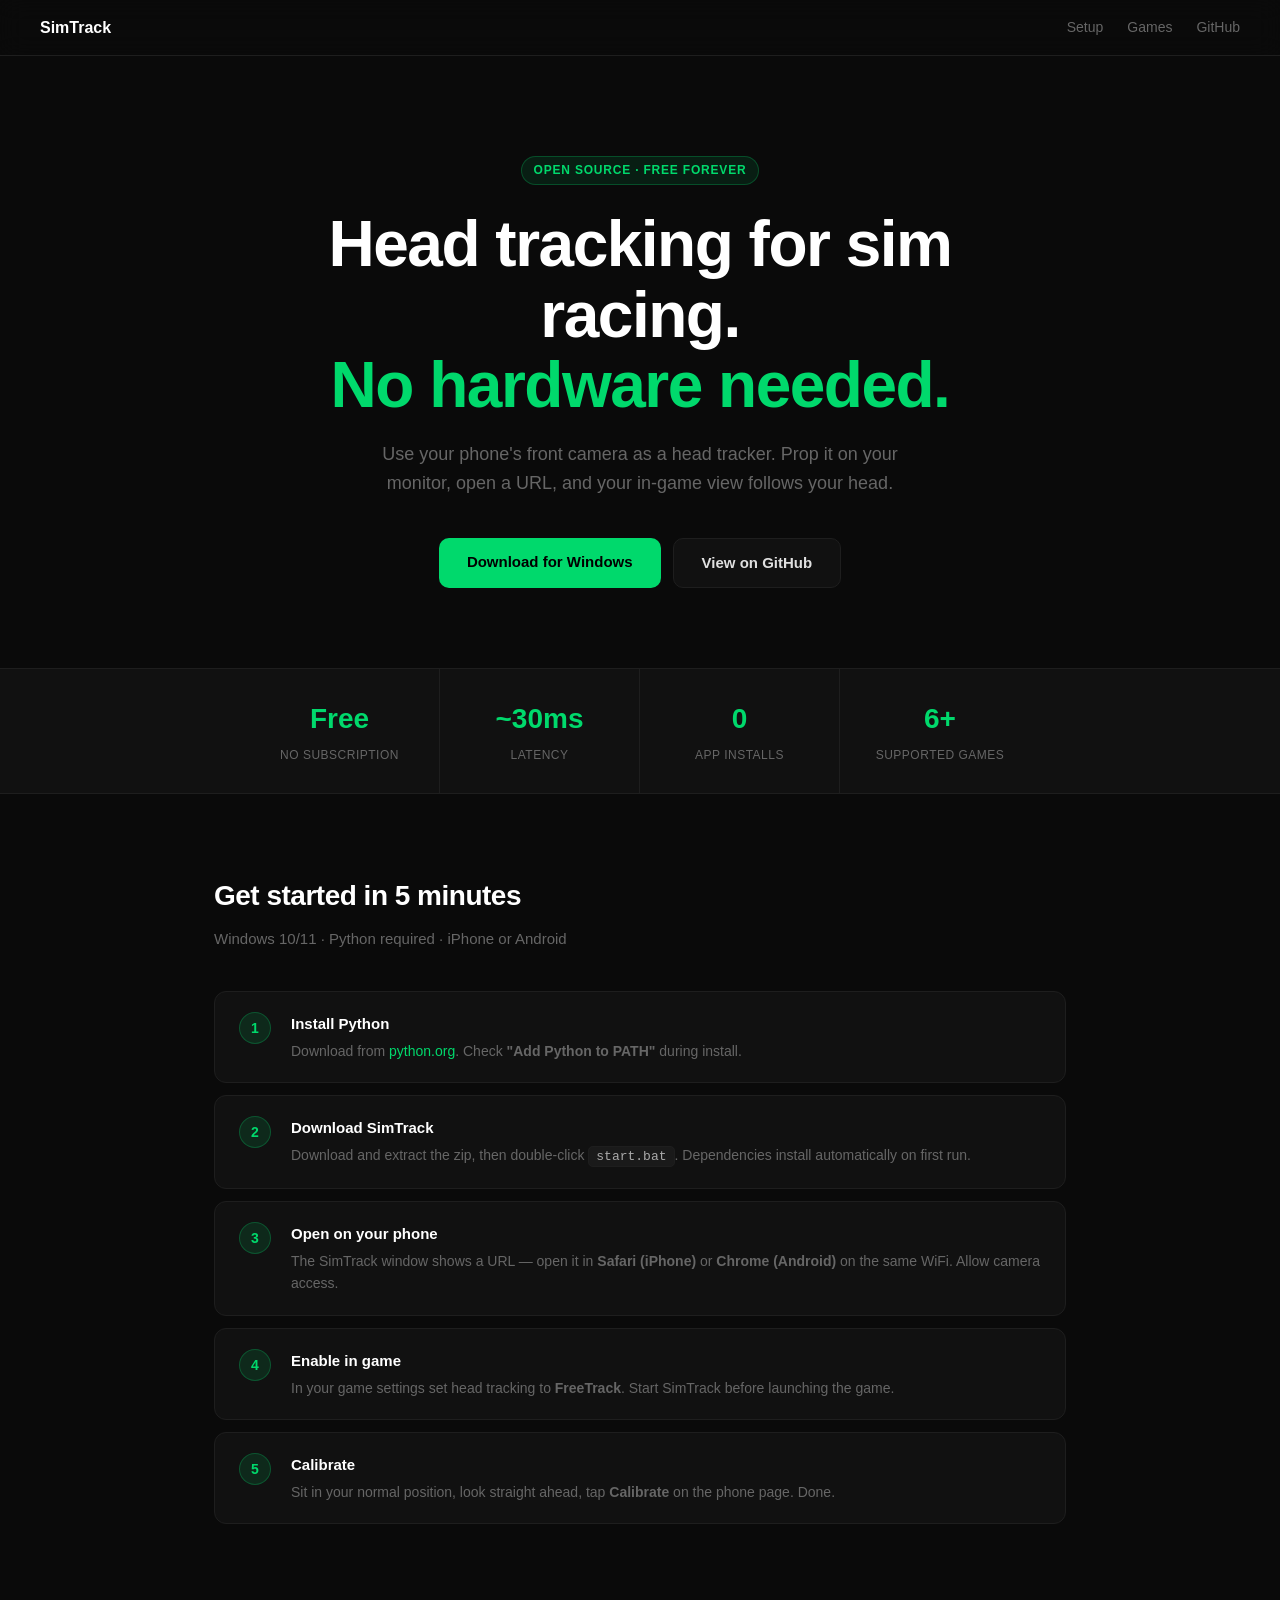
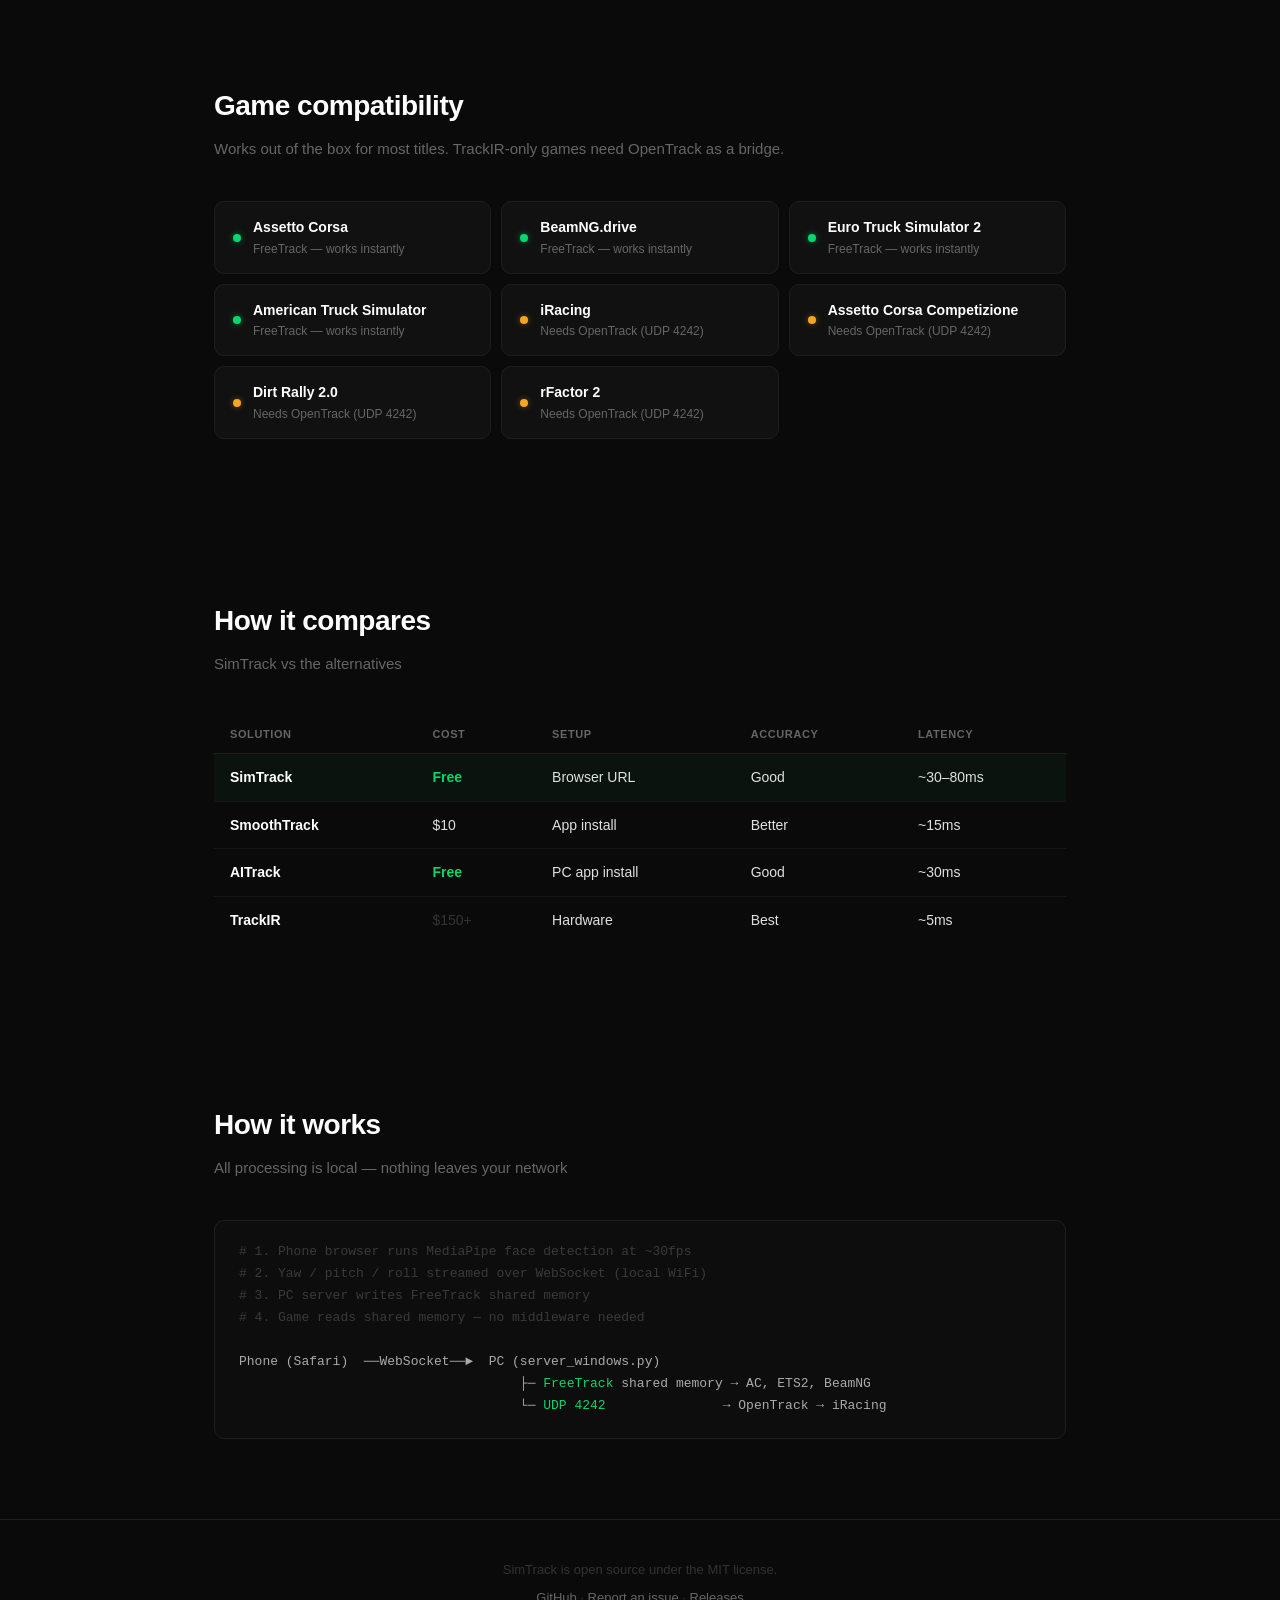
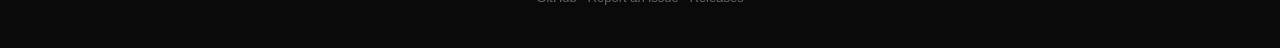
==== docs/index.html @ e8c97c45 "Initial release — v0.1.0" ====
<!DOCTYPE html>
<html lang="en">
<head>
  <meta charset="UTF-8">
  <meta name="viewport" content="width=device-width, initial-scale=1.0">
  <title>SimTrack — Free head tracking for sim racing</title>
  <meta name="description" content="Turn your phone into a head tracker for sim racing. Free, no app needed, works with Assetto Corsa, ETS2, BeamNG and more.">
  <style>
    *, *::before, *::after { box-sizing: border-box; margin: 0; padding: 0; }

    :root {
      --bg:     #0a0a0a;
      --bg2:    #111111;
      --border: #1e1e1e;
      --green:  #00d96c;
      --amber:  #f5a623;
      --text:   #e0e0e0;
      --dim:    #666;
      --dimmer: #333;
    }

    html { scroll-behavior: smooth; }

    body {
      background: var(--bg);
      color: var(--text);
      font-family: -apple-system, BlinkMacSystemFont, 'Segoe UI', sans-serif;
      line-height: 1.6;
    }

    a { color: var(--green); text-decoration: none; }
    a:hover { text-decoration: underline; }

    /* ── Nav ── */
    nav {
      position: sticky; top: 0;
      background: rgba(10,10,10,0.9);
      backdrop-filter: blur(12px);
      border-bottom: 1px solid var(--border);
      padding: 0 40px;
      display: flex; align-items: center; justify-content: space-between;
      height: 56px;
      z-index: 100;
    }
    .nav-logo { font-weight: 700; font-size: 16px; color: #fff; }
    .nav-links { display: flex; gap: 24px; }
    .nav-links a { color: var(--dim); font-size: 14px; }
    .nav-links a:hover { color: var(--text); text-decoration: none; }

    /* ── Hero ── */
    .hero {
      text-align: center;
      padding: 100px 24px 80px;
      max-width: 720px;
      margin: 0 auto;
    }
    .badge {
      display: inline-block;
      background: rgba(0,217,108,0.1);
      border: 1px solid rgba(0,217,108,0.25);
      color: var(--green);
      font-size: 12px;
      font-weight: 600;
      letter-spacing: 0.8px;
      text-transform: uppercase;
      padding: 4px 12px;
      border-radius: 20px;
      margin-bottom: 24px;
    }
    h1 {
      font-size: clamp(36px, 6vw, 64px);
      font-weight: 800;
      letter-spacing: -1.5px;
      line-height: 1.1;
      color: #fff;
      margin-bottom: 20px;
    }
    h1 span { color: var(--green); }
    .hero-sub {
      font-size: 18px;
      color: var(--dim);
      max-width: 520px;
      margin: 0 auto 40px;
    }
    .cta-row { display: flex; gap: 12px; justify-content: center; flex-wrap: wrap; }
    .btn-primary {
      background: var(--green);
      color: #000;
      font-weight: 700;
      font-size: 15px;
      padding: 12px 28px;
      border-radius: 10px;
      transition: opacity 0.15s;
    }
    .btn-primary:hover { opacity: 0.85; text-decoration: none; }
    .btn-secondary {
      background: var(--bg2);
      color: var(--text);
      font-weight: 600;
      font-size: 15px;
      padding: 12px 28px;
      border-radius: 10px;
      border: 1px solid var(--border);
      transition: border-color 0.15s;
    }
    .btn-secondary:hover { border-color: #444; text-decoration: none; }

    /* ── Stat bar ── */
    .stats {
      display: flex;
      justify-content: center;
      gap: 0;
      border-top: 1px solid var(--border);
      border-bottom: 1px solid var(--border);
      background: var(--bg2);
    }
    .stat {
      flex: 1;
      max-width: 200px;
      text-align: center;
      padding: 28px 16px;
      border-right: 1px solid var(--border);
    }
    .stat:last-child { border-right: none; }
    .stat .num { font-size: 28px; font-weight: 800; color: var(--green); }
    .stat .lbl { font-size: 12px; color: var(--dim); margin-top: 4px; text-transform: uppercase; letter-spacing: 0.5px; }

    /* ── Sections ── */
    section { padding: 80px 24px; max-width: 900px; margin: 0 auto; }
    h2 { font-size: 28px; font-weight: 700; color: #fff; margin-bottom: 8px; letter-spacing: -0.5px; }
    .section-sub { color: var(--dim); font-size: 15px; margin-bottom: 40px; }

    /* ── Steps ── */
    .steps { display: flex; flex-direction: column; gap: 12px; }
    .step {
      display: flex; gap: 20px; align-items: flex-start;
      background: var(--bg2);
      border: 1px solid var(--border);
      border-radius: 12px;
      padding: 20px 24px;
    }
    .step-num {
      width: 32px; height: 32px; flex-shrink: 0;
      border-radius: 50%;
      background: rgba(0,217,108,0.12);
      border: 1px solid rgba(0,217,108,0.25);
      color: var(--green);
      font-weight: 700; font-size: 14px;
      display: flex; align-items: center; justify-content: center;
    }
    .step-body h3 { font-size: 15px; font-weight: 600; color: #fff; margin-bottom: 4px; }
    .step-body p  { font-size: 14px; color: var(--dim); }
    .step-body code {
      background: #1a1a1a;
      border: 1px solid var(--border);
      border-radius: 5px;
      padding: 2px 7px;
      font-size: 13px;
      color: #aaa;
      font-family: 'Consolas', monospace;
    }

    /* ── Comparison table ── */
    .table-wrap { overflow-x: auto; }
    table {
      width: 100%;
      border-collapse: collapse;
      font-size: 14px;
    }
    th {
      text-align: left;
      padding: 10px 16px;
      color: var(--dim);
      font-size: 11px;
      text-transform: uppercase;
      letter-spacing: 0.6px;
      border-bottom: 1px solid var(--border);
    }
    td {
      padding: 12px 16px;
      border-bottom: 1px solid #161616;
      color: var(--text);
    }
    tr:last-child td { border-bottom: none; }
    td:first-child { color: #fff; font-weight: 600; }
    .yes { color: var(--green); font-weight: 600; }
    .no  { color: var(--dimmer); }
    .row-simtrack { background: rgba(0,217,108,0.04); }

    /* ── Game compat ── */
    .games { display: grid; grid-template-columns: repeat(auto-fill, minmax(260px, 1fr)); gap: 10px; }
    .game {
      background: var(--bg2);
      border: 1px solid var(--border);
      border-radius: 10px;
      padding: 14px 18px;
      display: flex; align-items: center; gap: 12px;
    }
    .game-dot {
      width: 8px; height: 8px; border-radius: 50%; flex-shrink: 0;
    }
    .game-dot.green { background: var(--green); box-shadow: 0 0 6px rgba(0,217,108,0.5); }
    .game-dot.amber { background: var(--amber); box-shadow: 0 0 6px rgba(245,166,35,0.4); }
    .game-name { font-size: 14px; font-weight: 600; color: #fff; }
    .game-note { font-size: 12px; color: var(--dim); margin-top: 1px; }

    /* ── Code block ── */
    pre {
      background: #0d0d0d;
      border: 1px solid var(--border);
      border-radius: 10px;
      padding: 20px 24px;
      font-size: 13px;
      font-family: 'Consolas', 'SF Mono', monospace;
      color: #aaa;
      overflow-x: auto;
      line-height: 1.7;
    }
    pre .comment { color: #3a3a3a; }
    pre .green   { color: var(--green); }

    /* ── Footer ── */
    footer {
      border-top: 1px solid var(--border);
      text-align: center;
      padding: 40px 24px;
      color: var(--dimmer);
      font-size: 13px;
    }
    footer a { color: var(--dim); }

    @media (max-width: 600px) {
      nav { padding: 0 20px; }
      .nav-links { gap: 14px; }
      .stats { flex-wrap: wrap; }
      .stat { min-width: 50%; border-right: none; border-bottom: 1px solid var(--border); }
    }
  </style>
</head>
<body>

<nav>
  <span class="nav-logo">SimTrack</span>
  <div class="nav-links">
    <a href="#setup">Setup</a>
    <a href="#games">Games</a>
    <a href="https://github.com/yourusername/simtrack">GitHub</a>
  </div>
</nav>

<!-- Hero -->
<div class="hero">
  <div class="badge">Open Source · Free Forever</div>
  <h1>Head tracking for sim racing.<br><span>No hardware needed.</span></h1>
  <p class="hero-sub">
    Use your phone's front camera as a head tracker.
    Prop it on your monitor, open a URL, and your in-game view follows your head.
  </p>
  <div class="cta-row">
    <a class="btn-primary" href="https://github.com/yourusername/simtrack/releases/latest/download/simtrack.zip">
      Download for Windows
    </a>
    <a class="btn-secondary" href="https://github.com/yourusername/simtrack">
      View on GitHub
    </a>
  </div>
</div>

<!-- Stats -->
<div class="stats">
  <div class="stat"><div class="num">Free</div><div class="lbl">No subscription</div></div>
  <div class="stat"><div class="num">~30ms</div><div class="lbl">Latency</div></div>
  <div class="stat"><div class="num">0</div><div class="lbl">App installs</div></div>
  <div class="stat"><div class="num">6+</div><div class="lbl">Supported games</div></div>
</div>

<!-- Setup -->
<section id="setup">
  <h2>Get started in 5 minutes</h2>
  <p class="section-sub">Windows 10/11 · Python required · iPhone or Android</p>
  <div class="steps">
    <div class="step">
      <div class="step-num">1</div>
      <div class="step-body">
        <h3>Install Python</h3>
        <p>Download from <a href="https://python.org/downloads">python.org</a>. Check <strong>"Add Python to PATH"</strong> during install.</p>
      </div>
    </div>
    <div class="step">
      <div class="step-num">2</div>
      <div class="step-body">
        <h3>Download SimTrack</h3>
        <p>Download and extract the zip, then double-click <code>start.bat</code>. Dependencies install automatically on first run.</p>
      </div>
    </div>
    <div class="step">
      <div class="step-num">3</div>
      <div class="step-body">
        <h3>Open on your phone</h3>
        <p>The SimTrack window shows a URL — open it in <strong>Safari (iPhone)</strong> or <strong>Chrome (Android)</strong> on the same WiFi. Allow camera access.</p>
      </div>
    </div>
    <div class="step">
      <div class="step-num">4</div>
      <div class="step-body">
        <h3>Enable in game</h3>
        <p>In your game settings set head tracking to <strong>FreeTrack</strong>. Start SimTrack before launching the game.</p>
      </div>
    </div>
    <div class="step">
      <div class="step-num">5</div>
      <div class="step-body">
        <h3>Calibrate</h3>
        <p>Sit in your normal position, look straight ahead, tap <strong>Calibrate</strong> on the phone page. Done.</p>
      </div>
    </div>
  </div>
</section>

<!-- Games -->
<section id="games">
  <h2>Game compatibility</h2>
  <p class="section-sub">Works out of the box for most titles. TrackIR-only games need OpenTrack as a bridge.</p>
  <div class="games">
    <div class="game"><div class="game-dot green"></div><div><div class="game-name">Assetto Corsa</div><div class="game-note">FreeTrack — works instantly</div></div></div>
    <div class="game"><div class="game-dot green"></div><div><div class="game-name">BeamNG.drive</div><div class="game-note">FreeTrack — works instantly</div></div></div>
    <div class="game"><div class="game-dot green"></div><div><div class="game-name">Euro Truck Simulator 2</div><div class="game-note">FreeTrack — works instantly</div></div></div>
    <div class="game"><div class="game-dot green"></div><div><div class="game-name">American Truck Simulator</div><div class="game-note">FreeTrack — works instantly</div></div></div>
    <div class="game"><div class="game-dot amber"></div><div><div class="game-name">iRacing</div><div class="game-note">Needs OpenTrack (UDP 4242)</div></div></div>
    <div class="game"><div class="game-dot amber"></div><div><div class="game-name">Assetto Corsa Competizione</div><div class="game-note">Needs OpenTrack (UDP 4242)</div></div></div>
    <div class="game"><div class="game-dot amber"></div><div><div class="game-name">Dirt Rally 2.0</div><div class="game-note">Needs OpenTrack (UDP 4242)</div></div></div>
    <div class="game"><div class="game-dot amber"></div><div><div class="game-name">rFactor 2</div><div class="game-note">Needs OpenTrack (UDP 4242)</div></div></div>
  </div>
</section>

<!-- Comparison -->
<section id="compare">
  <h2>How it compares</h2>
  <p class="section-sub">SimTrack vs the alternatives</p>
  <div class="table-wrap">
    <table>
      <thead>
        <tr>
          <th>Solution</th>
          <th>Cost</th>
          <th>Setup</th>
          <th>Accuracy</th>
          <th>Latency</th>
        </tr>
      </thead>
      <tbody>
        <tr class="row-simtrack">
          <td>SimTrack</td>
          <td class="yes">Free</td>
          <td>Browser URL</td>
          <td>Good</td>
          <td>~30–80ms</td>
        </tr>
        <tr>
          <td>SmoothTrack</td>
          <td>$10</td>
          <td>App install</td>
          <td>Better</td>
          <td>~15ms</td>
        </tr>
        <tr>
          <td>AITrack</td>
          <td class="yes">Free</td>
          <td>PC app install</td>
          <td>Good</td>
          <td>~30ms</td>
        </tr>
        <tr>
          <td>TrackIR</td>
          <td class="no">$150+</td>
          <td>Hardware</td>
          <td>Best</td>
          <td>~5ms</td>
        </tr>
      </tbody>
    </table>
  </div>
</section>

<!-- How it works -->
<section>
  <h2>How it works</h2>
  <p class="section-sub">All processing is local — nothing leaves your network</p>
  <pre><span class="comment"># 1. Phone browser runs MediaPipe face detection at ~30fps</span>
<span class="comment"># 2. Yaw / pitch / roll streamed over WebSocket (local WiFi)</span>
<span class="comment"># 3. PC server writes FreeTrack shared memory</span>
<span class="comment"># 4. Game reads shared memory — no middleware needed</span>

Phone (Safari)  ──WebSocket──►  PC (server_windows.py)
                                    ├─ <span class="green">FreeTrack</span> shared memory → AC, ETS2, BeamNG
                                    └─ <span class="green">UDP 4242</span>               → OpenTrack → iRacing</pre>
</section>

<!-- Footer -->
<footer>
  <p>SimTrack is open source under the MIT license.</p>
  <p style="margin-top:8px">
    <a href="https://github.com/yourusername/simtrack">GitHub</a> ·
    <a href="https://github.com/yourusername/simtrack/issues">Report an issue</a> ·
    <a href="https://github.com/yourusername/simtrack/releases">Releases</a>
  </p>
</footer>

</body>
</html>
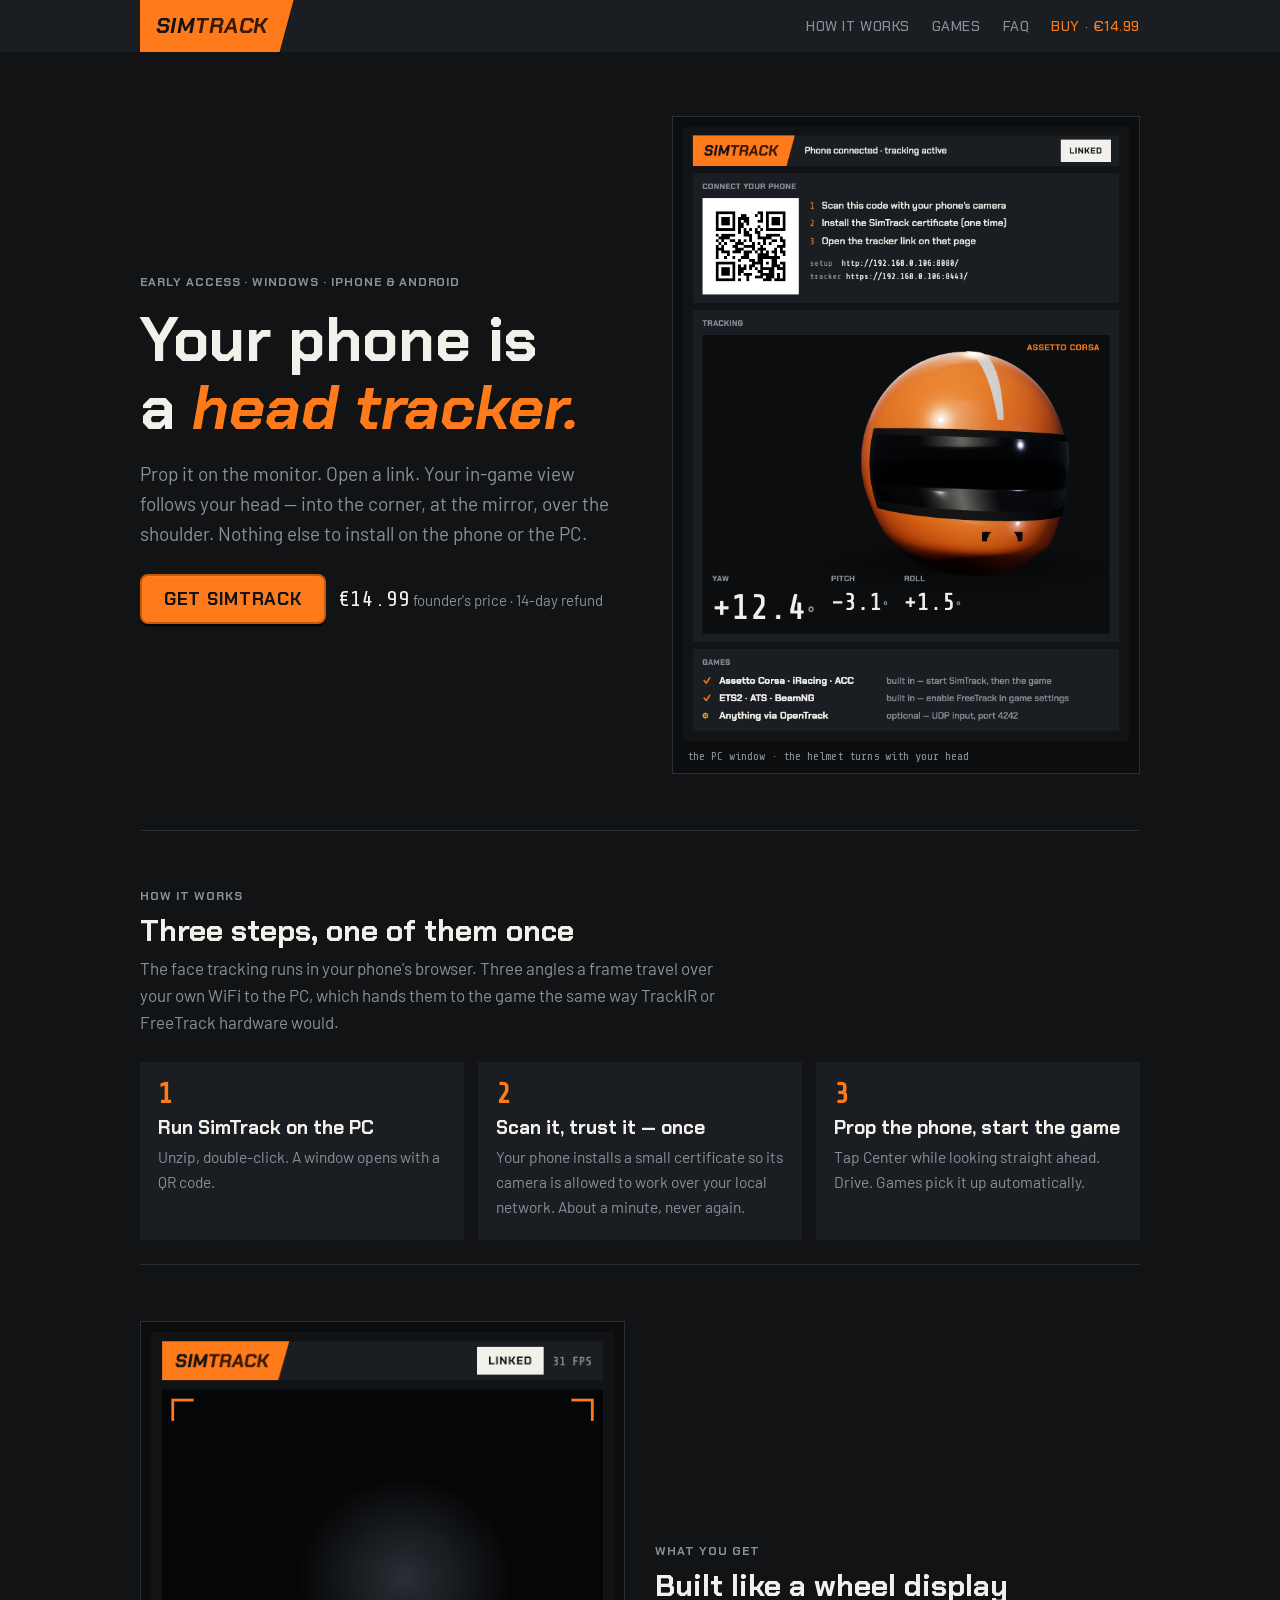
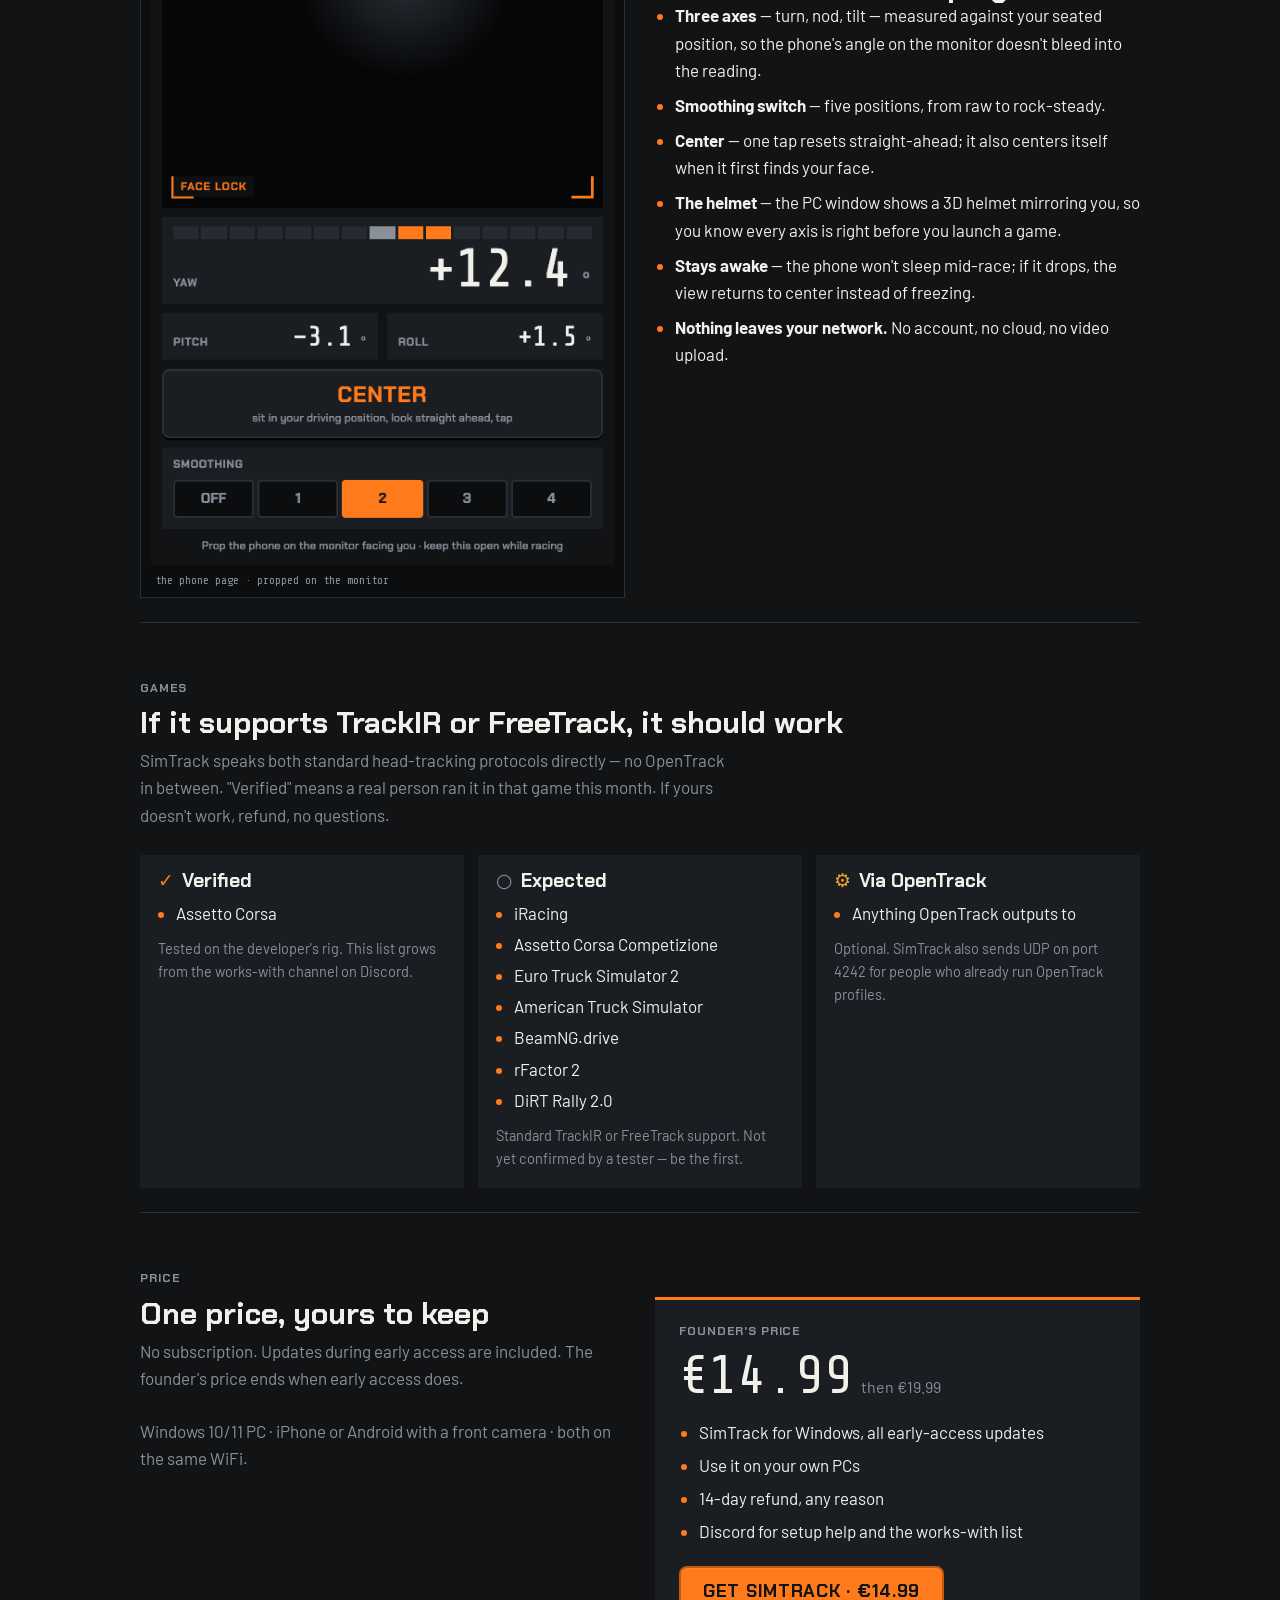
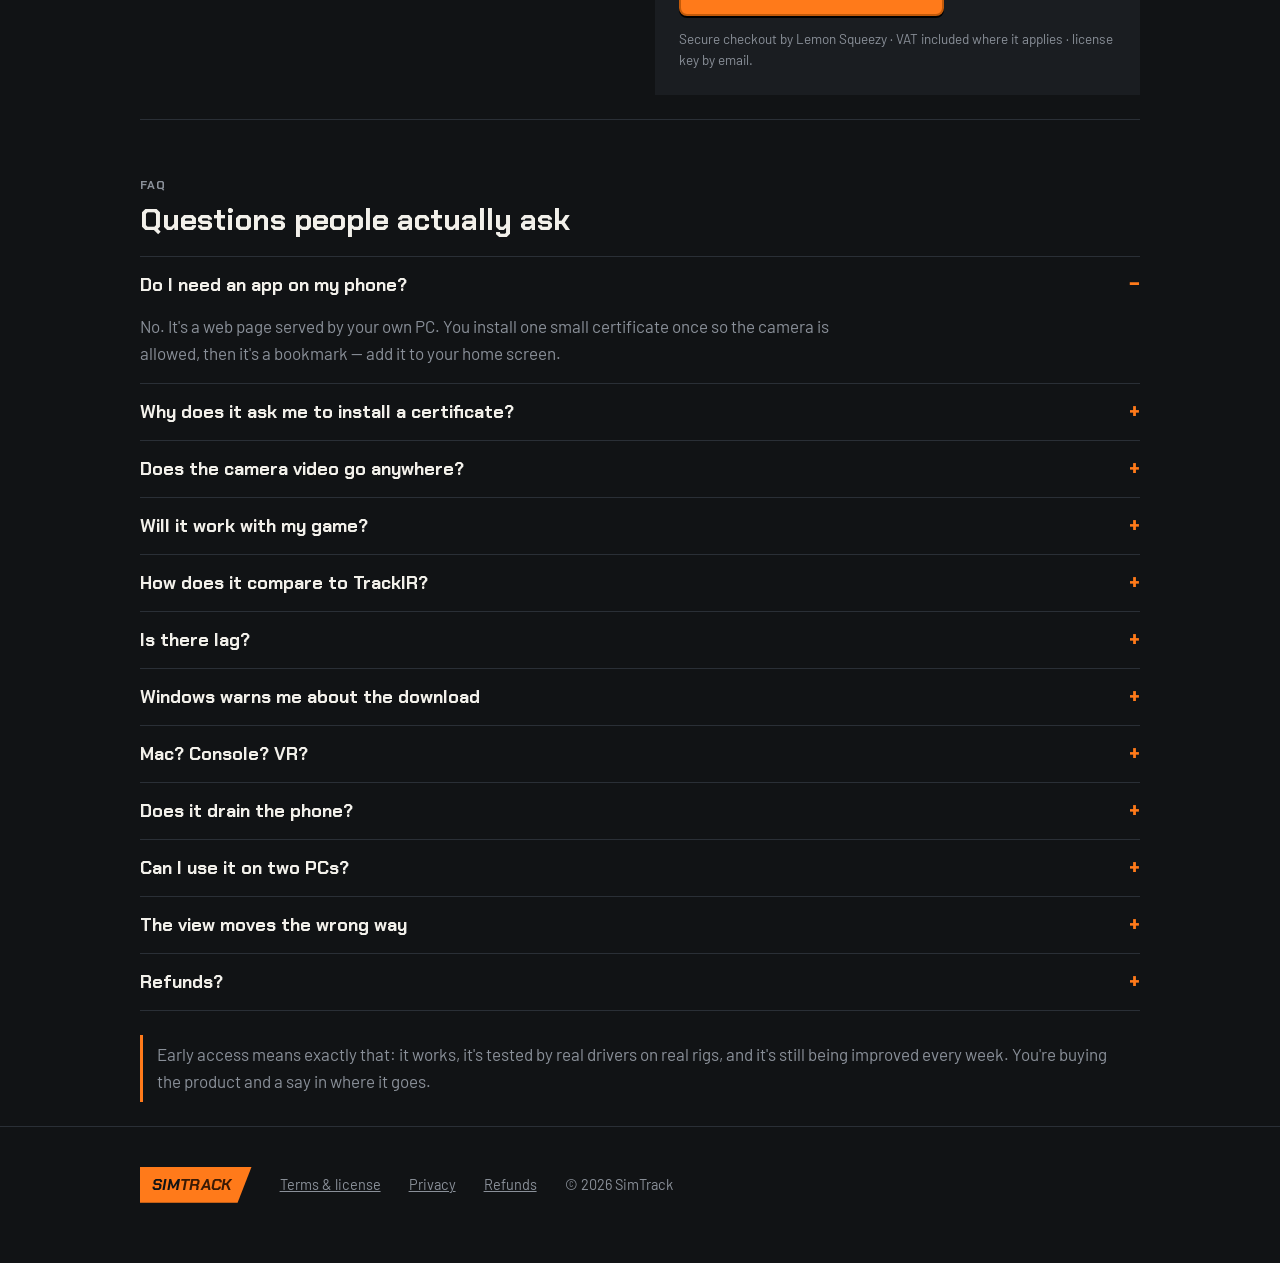
==== commit 228ec90b: "Sales site: honest early-access page with FAQ, terms, privacy, refunds docs/ was the May marketing p" ====
--- a/docs/index.html
+++ b/docs/index.html
@@ -1,410 +1,253 @@
 <!DOCTYPE html>
 <html lang="en">
 <head>
-  <meta charset="UTF-8">
-  <meta name="viewport" content="width=device-width, initial-scale=1.0">
-  <title>SimTrack — Free head tracking for sim racing</title>
-  <meta name="description" content="Turn your phone into a head tracker for sim racing. Free, no app needed, works with Assetto Corsa, ETS2, BeamNG and more.">
-  <style>
-    *, *::before, *::after { box-sizing: border-box; margin: 0; padding: 0; }
-
-    :root {
-      --bg:     #0a0a0a;
-      --bg2:    #111111;
-      --border: #1e1e1e;
-      --green:  #00d96c;
-      --amber:  #f5a623;
-      --text:   #e0e0e0;
-      --dim:    #666;
-      --dimmer: #333;
-    }
-
-    html { scroll-behavior: smooth; }
-
-    body {
-      background: var(--bg);
-      color: var(--text);
-      font-family: -apple-system, BlinkMacSystemFont, 'Segoe UI', sans-serif;
-      line-height: 1.6;
-    }
-
-    a { color: var(--green); text-decoration: none; }
-    a:hover { text-decoration: underline; }
-
-    /* ── Nav ── */
-    nav {
-      position: sticky; top: 0;
-      background: rgba(10,10,10,0.9);
-      backdrop-filter: blur(12px);
-      border-bottom: 1px solid var(--border);
-      padding: 0 40px;
-      display: flex; align-items: center; justify-content: space-between;
-      height: 56px;
-      z-index: 100;
-    }
-    .nav-logo { font-weight: 700; font-size: 16px; color: #fff; }
-    .nav-links { display: flex; gap: 24px; }
-    .nav-links a { color: var(--dim); font-size: 14px; }
-    .nav-links a:hover { color: var(--text); text-decoration: none; }
-
-    /* ── Hero ── */
-    .hero {
-      text-align: center;
-      padding: 100px 24px 80px;
-      max-width: 720px;
-      margin: 0 auto;
-    }
-    .badge {
-      display: inline-block;
-      background: rgba(0,217,108,0.1);
-      border: 1px solid rgba(0,217,108,0.25);
-      color: var(--green);
-      font-size: 12px;
-      font-weight: 600;
-      letter-spacing: 0.8px;
-      text-transform: uppercase;
-      padding: 4px 12px;
-      border-radius: 20px;
-      margin-bottom: 24px;
-    }
-    h1 {
-      font-size: clamp(36px, 6vw, 64px);
-      font-weight: 800;
-      letter-spacing: -1.5px;
-      line-height: 1.1;
-      color: #fff;
-      margin-bottom: 20px;
-    }
-    h1 span { color: var(--green); }
-    .hero-sub {
-      font-size: 18px;
-      color: var(--dim);
-      max-width: 520px;
-      margin: 0 auto 40px;
-    }
-    .cta-row { display: flex; gap: 12px; justify-content: center; flex-wrap: wrap; }
-    .btn-primary {
-      background: var(--green);
-      color: #000;
-      font-weight: 700;
-      font-size: 15px;
-      padding: 12px 28px;
-      border-radius: 10px;
-      transition: opacity 0.15s;
-    }
-    .btn-primary:hover { opacity: 0.85; text-decoration: none; }
-    .btn-secondary {
-      background: var(--bg2);
-      color: var(--text);
-      font-weight: 600;
-      font-size: 15px;
-      padding: 12px 28px;
-      border-radius: 10px;
-      border: 1px solid var(--border);
-      transition: border-color 0.15s;
-    }
-    .btn-secondary:hover { border-color: #444; text-decoration: none; }
-
-    /* ── Stat bar ── */
-    .stats {
-      display: flex;
-      justify-content: center;
-      gap: 0;
-      border-top: 1px solid var(--border);
-      border-bottom: 1px solid var(--border);
-      background: var(--bg2);
-    }
-    .stat {
-      flex: 1;
-      max-width: 200px;
-      text-align: center;
-      padding: 28px 16px;
-      border-right: 1px solid var(--border);
-    }
-    .stat:last-child { border-right: none; }
-    .stat .num { font-size: 28px; font-weight: 800; color: var(--green); }
-    .stat .lbl { font-size: 12px; color: var(--dim); margin-top: 4px; text-transform: uppercase; letter-spacing: 0.5px; }
-
-    /* ── Sections ── */
-    section { padding: 80px 24px; max-width: 900px; margin: 0 auto; }
-    h2 { font-size: 28px; font-weight: 700; color: #fff; margin-bottom: 8px; letter-spacing: -0.5px; }
-    .section-sub { color: var(--dim); font-size: 15px; margin-bottom: 40px; }
-
-    /* ── Steps ── */
-    .steps { display: flex; flex-direction: column; gap: 12px; }
-    .step {
-      display: flex; gap: 20px; align-items: flex-start;
-      background: var(--bg2);
-      border: 1px solid var(--border);
-      border-radius: 12px;
-      padding: 20px 24px;
-    }
-    .step-num {
-      width: 32px; height: 32px; flex-shrink: 0;
-      border-radius: 50%;
-      background: rgba(0,217,108,0.12);
-      border: 1px solid rgba(0,217,108,0.25);
-      color: var(--green);
-      font-weight: 700; font-size: 14px;
-      display: flex; align-items: center; justify-content: center;
-    }
-    .step-body h3 { font-size: 15px; font-weight: 600; color: #fff; margin-bottom: 4px; }
-    .step-body p  { font-size: 14px; color: var(--dim); }
-    .step-body code {
-      background: #1a1a1a;
-      border: 1px solid var(--border);
-      border-radius: 5px;
-      padding: 2px 7px;
-      font-size: 13px;
-      color: #aaa;
-      font-family: 'Consolas', monospace;
-    }
-
-    /* ── Comparison table ── */
-    .table-wrap { overflow-x: auto; }
-    table {
-      width: 100%;
-      border-collapse: collapse;
-      font-size: 14px;
-    }
-    th {
-      text-align: left;
-      padding: 10px 16px;
-      color: var(--dim);
-      font-size: 11px;
-      text-transform: uppercase;
-      letter-spacing: 0.6px;
-      border-bottom: 1px solid var(--border);
-    }
-    td {
-      padding: 12px 16px;
-      border-bottom: 1px solid #161616;
-      color: var(--text);
-    }
-    tr:last-child td { border-bottom: none; }
-    td:first-child { color: #fff; font-weight: 600; }
-    .yes { color: var(--green); font-weight: 600; }
-    .no  { color: var(--dimmer); }
-    .row-simtrack { background: rgba(0,217,108,0.04); }
-
-    /* ── Game compat ── */
-    .games { display: grid; grid-template-columns: repeat(auto-fill, minmax(260px, 1fr)); gap: 10px; }
-    .game {
-      background: var(--bg2);
-      border: 1px solid var(--border);
-      border-radius: 10px;
-      padding: 14px 18px;
-      display: flex; align-items: center; gap: 12px;
-    }
-    .game-dot {
-      width: 8px; height: 8px; border-radius: 50%; flex-shrink: 0;
-    }
-    .game-dot.green { background: var(--green); box-shadow: 0 0 6px rgba(0,217,108,0.5); }
-    .game-dot.amber { background: var(--amber); box-shadow: 0 0 6px rgba(245,166,35,0.4); }
-    .game-name { font-size: 14px; font-weight: 600; color: #fff; }
-    .game-note { font-size: 12px; color: var(--dim); margin-top: 1px; }
-
-    /* ── Code block ── */
-    pre {
-      background: #0d0d0d;
-      border: 1px solid var(--border);
-      border-radius: 10px;
-      padding: 20px 24px;
-      font-size: 13px;
-      font-family: 'Consolas', 'SF Mono', monospace;
-      color: #aaa;
-      overflow-x: auto;
-      line-height: 1.7;
-    }
-    pre .comment { color: #3a3a3a; }
-    pre .green   { color: var(--green); }
-
-    /* ── Footer ── */
-    footer {
-      border-top: 1px solid var(--border);
-      text-align: center;
-      padding: 40px 24px;
-      color: var(--dimmer);
-      font-size: 13px;
-    }
-    footer a { color: var(--dim); }
-
-    @media (max-width: 600px) {
-      nav { padding: 0 20px; }
-      .nav-links { gap: 14px; }
-      .stats { flex-wrap: wrap; }
-      .stat { min-width: 50%; border-right: none; border-bottom: 1px solid var(--border); }
-    }
-  </style>
+<meta charset="utf-8">
+<meta name="viewport" content="width=device-width, initial-scale=1">
+<title>SimTrack — your phone is a head tracker</title>
+<meta name="description" content="Head tracking for sim racing from the phone you already own. No app, no OpenTrack, no hardware. Works with Assetto Corsa, iRacing, ETS2 and any game that supports TrackIR or FreeTrack.">
+<meta property="og:title" content="SimTrack — your phone is a head tracker">
+<meta property="og:description" content="Prop your phone on the monitor. Your in-game view follows your head. Nothing else to install.">
+<meta property="og:image" content="img/desktop.png">
+<meta name="theme-color" content="#111315">
+<link rel="stylesheet" href="https://fonts.googleapis.com/css2?family=Barlow:ital,wght@0,400;0,500;0,600;1,400&display=swap">
+<style>
+  @font-face { font-family: "Chakra Petch"; font-weight: 500; src: url("fonts/ChakraPetch-500.woff2") format("woff2"); font-display: swap; }
+  @font-face { font-family: "Chakra Petch"; font-weight: 700; src: url("fonts/ChakraPetch-700.woff2") format("woff2"); font-display: swap; }
+  @font-face { font-family: "Chakra Petch"; font-weight: 700; font-style: italic; src: url("fonts/ChakraPetch-700i.woff2") format("woff2"); font-display: swap; }
+  @font-face { font-family: "Share Tech Mono"; font-weight: 400; src: url("fonts/ShareTechMono-400.woff2") format("woff2"); font-display: swap; }
+
+  /* The product's own world: one deliberate dark theme, painted explicitly. */
+  :root {
+    --ground: #111315; --panel: #1a1d21; --inset: #0b0d0f; --bezel: #2a2f36;
+    --ink: #f2f0ea; --steel: #8a9099; --papaya: #ff7a1a; --papaya-deep: #c25a0a; --warn: #f5a623;
+    --display: "Chakra Petch", "Segoe UI", system-ui, sans-serif;
+    --body: "Barlow", "Segoe UI", system-ui, sans-serif;
+    --mono: "Share Tech Mono", ui-monospace, Consolas, monospace;
+  }
+  * { box-sizing: border-box; }
+  html { scroll-behavior: smooth; }
+  body { margin: 0; background: var(--ground); color: var(--ink); font: 400 17px/1.6 var(--body); }
+  .wrap { max-width: 1040px; margin: 0 auto; padding: 0 20px; }
+  h1, h2, h3 { font-family: var(--display); line-height: 1.1; text-wrap: balance; margin: 0; }
+  h2 { font-size: 30px; font-weight: 700; }
+  h3 { font-size: 19px; font-weight: 700; }
+  p { margin: 0 0 14px; }
+  a { color: var(--papaya); }
+  a:focus-visible, button:focus-visible { outline: 2px solid var(--papaya); outline-offset: 3px; }
+  .lbl { font-family: var(--display); font-size: 12px; font-weight: 700; letter-spacing: .08em; text-transform: uppercase; color: var(--steel); }
+
+  /* nav */
+  nav { display: flex; align-items: stretch; height: 52px; background: var(--panel); position: sticky; top: 0; z-index: 5; }
+  nav .in { display: flex; align-items: stretch; width: 100%; max-width: 1040px; margin: 0 auto; padding: 0 20px; }
+  .brand { background: var(--papaya); color: var(--ground); font: italic 700 22px/52px var(--display); letter-spacing: .02em; padding: 0 26px 0 16px; clip-path: polygon(0 0, 100% 0, calc(100% - 14px) 100%, 0 100%); text-decoration: none; }
+  .brand span { color: #3a1a05; }
+  nav .links { margin-left: auto; display: flex; gap: 22px; align-items: center; font: 500 14px var(--display); letter-spacing: .04em; text-transform: uppercase; }
+  nav .links a { color: var(--steel); text-decoration: none; }
+  nav .links a.buy { color: var(--papaya); }
+  @media (max-width: 640px) { nav .links a:not(.buy) { display: none; } }
+
+  /* hero */
+  .hero { display: grid; grid-template-columns: 1.05fr 1fr; gap: 40px; align-items: center; padding: 64px 0 56px; }
+  @media (max-width: 800px) { .hero { grid-template-columns: 1fr; padding: 40px 0 36px; } }
+  .hero h1 { font-size: clamp(38px, 6vw, 62px); font-weight: 700; }
+  .hero h1 em { font-style: italic; color: var(--papaya); }
+  .hero .lead { font-size: 19px; color: var(--steel); margin: 16px 0 24px; max-width: 44ch; }
+  .hero .ea { display: inline-block; margin-bottom: 14px; }
+  .cta { display: flex; gap: 12px; flex-wrap: wrap; align-items: center; }
+  .wheelbtn {
+    display: inline-block; text-decoration: none; cursor: pointer;
+    background: var(--panel); color: var(--papaya);
+    border: 2px solid var(--bezel); border-radius: 8px;
+    box-shadow: inset 0 1px 0 rgba(255,255,255,.06), 0 2px 0 #000;
+    padding: 14px 22px; font: 700 18px/1 var(--display); letter-spacing: .04em; text-transform: uppercase;
+  }
+  .wheelbtn.primary { background: var(--papaya); color: var(--ground); border-color: var(--papaya-deep); }
+  .wheelbtn:active { transform: translateY(2px); box-shadow: inset 0 1px 0 rgba(255,255,255,.06); }
+  .price-tag { font: 15px var(--body); color: var(--steel); }
+  .price-tag b { font: 22px var(--mono); color: var(--ink); }
+  .shot { background: var(--inset); padding: 10px; border: 1px solid var(--bezel); }
+  .shot img { display: block; width: 100%; height: auto; }
+  .shot .cap { font: 12px var(--mono); color: var(--steel); padding: 8px 4px 0; }
+
+  section { padding: 56px 0 24px; border-top: 1px solid var(--bezel); }
+  section .lbl { display: block; margin-bottom: 8px; }
+  .sub { color: var(--steel); max-width: 60ch; margin: 8px 0 26px; }
+
+  .steps { display: grid; grid-template-columns: repeat(3, 1fr); gap: 14px; }
+  @media (max-width: 720px) { .steps { grid-template-columns: 1fr; } }
+  .step { background: var(--panel); padding: 18px 18px 20px; }
+  .step b { display: block; font: 700 28px/1 var(--mono); color: var(--papaya); margin-bottom: 10px; }
+  .step p { margin: 6px 0 0; color: var(--steel); font-size: 15.5px; }
+
+  .two { display: grid; grid-template-columns: 1fr 1fr; gap: 30px; align-items: center; }
+  @media (max-width: 800px) { .two { grid-template-columns: 1fr; } }
+  .two ul { margin: 0; padding-left: 20px; }
+  .two li { margin: 0 0 8px; }
+  li::marker { color: var(--papaya); }
+
+  .games { display: grid; grid-template-columns: repeat(3, 1fr); gap: 14px; }
+  @media (max-width: 720px) { .games { grid-template-columns: 1fr; } }
+  .tier { background: var(--panel); padding: 16px 18px 18px; }
+  .tier h3 { display: flex; align-items: center; gap: 8px; margin-bottom: 8px; }
+  .tier h3 i { font-style: normal; color: var(--papaya); }
+  .tier.expect h3 i { color: var(--steel); }
+  .tier.ot h3 i { color: var(--warn); }
+  .tier ul { margin: 0; padding-left: 18px; }
+  .tier li { margin: 0 0 4px; }
+  .tier .how { color: var(--steel); font-size: 14.5px; margin: 10px 0 0; }
+
+  .pricing { display: grid; grid-template-columns: 1fr 1fr; gap: 30px; align-items: start; }
+  @media (max-width: 800px) { .pricing { grid-template-columns: 1fr; } }
+  .pricebox { background: var(--panel); padding: 22px 24px 24px; border-top: 3px solid var(--papaya); }
+  .pricebox .big { font: 54px/1 var(--mono); }
+  .pricebox .big small { font: 16px var(--body); color: var(--steel); margin-left: 8px; }
+  .pricebox ul { margin: 16px 0 20px; padding-left: 20px; }
+  .pricebox li { margin: 0 0 6px; }
+  .pricebox .fine { font-size: 13.5px; color: var(--steel); margin: 12px 0 0; }
+
+  details { border-top: 1px solid var(--bezel); }
+  details:last-of-type { border-bottom: 1px solid var(--bezel); }
+  summary { cursor: pointer; list-style: none; padding: 16px 0; font: 600 18px var(--display); display: flex; justify-content: space-between; gap: 16px; }
+  summary::-webkit-details-marker { display: none; }
+  summary::after { content: "+"; color: var(--papaya); font: 700 22px/1 var(--mono); }
+  details[open] summary::after { content: "−"; }
+  details p { margin: 0 0 16px; color: var(--steel); max-width: 70ch; }
+
+  footer { padding: 40px 0 60px; border-top: 1px solid var(--bezel); color: var(--steel); font-size: 14.5px; }
+  footer .row { display: flex; flex-wrap: wrap; gap: 18px 28px; align-items: baseline; }
+  footer a { color: var(--steel); }
+  footer .brand { font-size: 16px; line-height: 36px; padding: 0 20px 0 12px; }
+  .privacy { border-left: 3px solid var(--papaya); padding: 6px 14px; color: var(--steel); margin: 24px 0 0; }
+</style>
 </head>
 <body>
 
-<nav>
-  <span class="nav-logo">SimTrack</span>
-  <div class="nav-links">
-    <a href="#setup">Setup</a>
-    <a href="#games">Games</a>
-    <a href="https://github.com/yourusername/simtrack">GitHub</a>
-  </div>
-</nav>
-
-<!-- Hero -->
+<nav><div class="in">
+  <a class="brand" href="#">SIM<span>TRACK</span></a>
+  <div class="links">
+    <a href="#how">How it works</a><a href="#games">Games</a><a href="#faq">FAQ</a>
+    <a class="buy" href="#buy">Buy · €14.99</a>
+  </div>
+</div></nav>
+
+<div class="wrap">
 <div class="hero">
-  <div class="badge">Open Source · Free Forever</div>
-  <h1>Head tracking for sim racing.<br><span>No hardware needed.</span></h1>
-  <p class="hero-sub">
-    Use your phone's front camera as a head tracker.
-    Prop it on your monitor, open a URL, and your in-game view follows your head.
-  </p>
-  <div class="cta-row">
-    <a class="btn-primary" href="https://github.com/yourusername/simtrack/releases/latest/download/simtrack.zip">
-      Download for Windows
-    </a>
-    <a class="btn-secondary" href="https://github.com/yourusername/simtrack">
-      View on GitHub
-    </a>
-  </div>
+  <div>
+    <span class="lbl ea">Early access · Windows · iPhone &amp; Android</span>
+    <h1>Your phone is a <em>head tracker.</em></h1>
+    <p class="lead">Prop it on the monitor. Open a link. Your in-game view follows your head — into the corner, at the mirror, over the shoulder. Nothing else to install on the phone or the PC.</p>
+    <div class="cta">
+      <a class="wheelbtn primary buy-link" href="#buy">Get SimTrack</a>
+      <span class="price-tag"><b>€14.99</b> founder's price · 14-day refund</span>
+    </div>
+  </div>
+  <div class="shot"><img src="img/desktop.png" alt="The SimTrack window on the PC: QR code to connect the phone, and a 3D helmet that mirrors the driver's head, with yaw, pitch and roll readouts." width="640" height="880"><div class="cap">the PC window · the helmet turns with your head</div></div>
 </div>
 
-<!-- Stats -->
-<div class="stats">
-  <div class="stat"><div class="num">Free</div><div class="lbl">No subscription</div></div>
-  <div class="stat"><div class="num">~30ms</div><div class="lbl">Latency</div></div>
-  <div class="stat"><div class="num">0</div><div class="lbl">App installs</div></div>
-  <div class="stat"><div class="num">6+</div><div class="lbl">Supported games</div></div>
+<section id="how">
+  <span class="lbl">How it works</span>
+  <h2>Three steps, one of them once</h2>
+  <p class="sub">The face tracking runs in your phone's browser. Three angles a frame travel over your own WiFi to the PC, which hands them to the game the same way TrackIR or FreeTrack hardware would.</p>
+  <div class="steps">
+    <div class="step"><b>1</b><h3>Run SimTrack on the PC</h3><p>Unzip, double-click. A window opens with a QR code.</p></div>
+    <div class="step"><b>2</b><h3>Scan it, trust it — once</h3><p>Your phone installs a small certificate so its camera is allowed to work over your local network. About a minute, never again.</p></div>
+    <div class="step"><b>3</b><h3>Prop the phone, start the game</h3><p>Tap Center while looking straight ahead. Drive. Games pick it up automatically.</p></div>
+  </div>
+</section>
+
+<section>
+  <div class="two">
+    <div class="shot"><img src="img/phone.png" alt="The SimTrack phone page: camera view with lock brackets, a segmented yaw bar, pitch and roll readouts, a Center button and a five-position smoothing switch." width="500" height="900"><div class="cap">the phone page · propped on the monitor</div></div>
+    <div>
+      <span class="lbl">What you get</span>
+      <h2>Built like a wheel display</h2>
+      <ul>
+        <li><strong>Three axes</strong> — turn, nod, tilt — measured against your seated position, so the phone's angle on the monitor doesn't bleed into the reading.</li>
+        <li><strong>Smoothing switch</strong> — five positions, from raw to rock-steady.</li>
+        <li><strong>Center</strong> — one tap resets straight-ahead; it also centers itself when it first finds your face.</li>
+        <li><strong>The helmet</strong> — the PC window shows a 3D helmet mirroring you, so you know every axis is right before you launch a game.</li>
+        <li><strong>Stays awake</strong> — the phone won't sleep mid-race; if it drops, the view returns to center instead of freezing.</li>
+        <li><strong>Nothing leaves your network.</strong> No account, no cloud, no video upload.</li>
+      </ul>
+    </div>
+  </div>
+</section>
+
+<section id="games">
+  <span class="lbl">Games</span>
+  <h2>If it supports TrackIR or FreeTrack, it should work</h2>
+  <p class="sub">SimTrack speaks both standard head-tracking protocols directly — no OpenTrack in between. "Verified" means a real person ran it in that game this month. If yours doesn't work, refund, no questions.</p>
+  <div class="games">
+    <div class="tier"><h3><i>✓</i> Verified</h3><ul><li>Assetto Corsa</li></ul><p class="how">Tested on the developer's rig. This list grows from the works-with channel on Discord.</p></div>
+    <div class="tier expect"><h3><i>○</i> Expected</h3><ul><li>iRacing</li><li>Assetto Corsa Competizione</li><li>Euro Truck Simulator 2</li><li>American Truck Simulator</li><li>BeamNG.drive</li><li>rFactor 2</li><li>DiRT Rally 2.0</li></ul><p class="how">Standard TrackIR or FreeTrack support. Not yet confirmed by a tester — be the first.</p></div>
+    <div class="tier ot"><h3><i>⚙</i> Via OpenTrack</h3><ul><li>Anything OpenTrack outputs to</li></ul><p class="how">Optional. SimTrack also sends UDP on port 4242 for people who already run OpenTrack profiles.</p></div>
+  </div>
+</section>
+
+<section id="buy">
+  <span class="lbl">Price</span>
+  <div class="pricing">
+    <div>
+      <h2>One price, yours to keep</h2>
+      <p class="sub">No subscription. Updates during early access are included. The founder's price ends when early access does.</p>
+      <p class="sub">Windows 10/11 PC · iPhone or Android with a front camera · both on the same WiFi.</p>
+    </div>
+    <div class="pricebox">
+      <span class="lbl">Founder's price</span>
+      <div class="big">€14.99<small>then €19.99</small></div>
+      <ul>
+        <li>SimTrack for Windows, all early-access updates</li>
+        <li>Use it on your own PCs</li>
+        <li>14-day refund, any reason</li>
+        <li>Discord for setup help and the works-with list</li>
+      </ul>
+      <a class="wheelbtn primary buy-link" href="#buy">Get SimTrack · €14.99</a>
+      <p class="fine">Secure checkout by Lemon Squeezy · VAT included where it applies · license key by email.</p>
+    </div>
+  </div>
+</section>
+
+<section id="faq">
+  <span class="lbl">FAQ</span>
+  <h2>Questions people actually ask</h2>
+  <div style="margin-top: 20px">
+    <details open><summary>Do I need an app on my phone?</summary><p>No. It's a web page served by your own PC. You install one small certificate once so the camera is allowed, then it's a bookmark — add it to your home screen.</p></details>
+    <details><summary>Why does it ask me to install a certificate?</summary><p>Phone browsers only allow the camera on secure links. SimTrack creates its own secure link to your PC — nothing goes through the internet. Installing the certificate is you telling your phone to trust your own PC. The setup page walks you through it for iPhone and Android.</p></details>
+    <details><summary>Does the camera video go anywhere?</summary><p>No. The face tracking runs on the phone. Only three angles per frame travel over your WiFi to your PC. There's no account and no cloud.</p></details>
+    <details><summary>Will it work with my game?</summary><p>Anything that supports TrackIR or FreeTrack head tracking, which is most PC sims. See the list above. If yours doesn't work, refund within 14 days.</p></details>
+    <details><summary>How does it compare to TrackIR?</summary><p>TrackIR is dedicated infrared hardware and it's excellent. SimTrack tracks three axes — turn, nod, tilt — from a phone camera. For looking into corners and checking mirrors it does the job; it's not a €150 IR sensor and doesn't pretend to be.</p></details>
+    <details><summary>Is there lag?</summary><p>A little — it's a camera over WiFi. Same WiFi network, 5 GHz, and a phone from the last few years keep it comfortable. The smoothing switch trades steadiness for speed.</p></details>
+    <details><summary>Windows warns me about the download</summary><p>Early-access builds may not be code-signed yet: click <em>More info → Run anyway</em>. Also click <em>Allow</em> on the firewall prompt, or your phone can't reach the PC.</p></details>
+    <details><summary>Mac? Console? VR?</summary><p>Windows PC only. Consoles can't take head-tracking input. VR headsets track your head themselves.</p></details>
+    <details><summary>Does it drain the phone?</summary><p>Yes — camera plus face tracking is heavy. Plug it in for long sessions. SimTrack keeps the screen awake by itself.</p></details>
+    <details><summary>Can I use it on two PCs?</summary><p>Yes. The key is yours; use it on your own machines.</p></details>
+    <details><summary>The view moves the wrong way</summary><p>Rare, and a one-line fix: a <code>config.json</code> next to SimTrack.exe with <code>{"invert_yaw": true}</code> (or pitch, or roll). Ask in Discord and we'll sort it in minutes.</p></details>
+    <details><summary>Refunds?</summary><p>14 days, any reason, through the store you bought from. If it didn't work in your game, tell us which — that's how the verified list grows.</p></details>
+  </div>
+  <p class="privacy">Early access means exactly that: it works, it's tested by real drivers on real rigs, and it's still being improved every week. You're buying the product and a say in where it goes.</p>
+</section>
 </div>
 
-<!-- Setup -->
-<section id="setup">
-  <h2>Get started in 5 minutes</h2>
-  <p class="section-sub">Windows 10/11 · Python required · iPhone or Android</p>
-  <div class="steps">
-    <div class="step">
-      <div class="step-num">1</div>
-      <div class="step-body">
-        <h3>Install Python</h3>
-        <p>Download from <a href="https://python.org/downloads">python.org</a>. Check <strong>"Add Python to PATH"</strong> during install.</p>
-      </div>
-    </div>
-    <div class="step">
-      <div class="step-num">2</div>
-      <div class="step-body">
-        <h3>Download SimTrack</h3>
-        <p>Download and extract the zip, then double-click <code>start.bat</code>. Dependencies install automatically on first run.</p>
-      </div>
-    </div>
-    <div class="step">
-      <div class="step-num">3</div>
-      <div class="step-body">
-        <h3>Open on your phone</h3>
-        <p>The SimTrack window shows a URL — open it in <strong>Safari (iPhone)</strong> or <strong>Chrome (Android)</strong> on the same WiFi. Allow camera access.</p>
-      </div>
-    </div>
-    <div class="step">
-      <div class="step-num">4</div>
-      <div class="step-body">
-        <h3>Enable in game</h3>
-        <p>In your game settings set head tracking to <strong>FreeTrack</strong>. Start SimTrack before launching the game.</p>
-      </div>
-    </div>
-    <div class="step">
-      <div class="step-num">5</div>
-      <div class="step-body">
-        <h3>Calibrate</h3>
-        <p>Sit in your normal position, look straight ahead, tap <strong>Calibrate</strong> on the phone page. Done.</p>
-      </div>
-    </div>
-  </div>
-</section>
-
-<!-- Games -->
-<section id="games">
-  <h2>Game compatibility</h2>
-  <p class="section-sub">Works out of the box for most titles. TrackIR-only games need OpenTrack as a bridge.</p>
-  <div class="games">
-    <div class="game"><div class="game-dot green"></div><div><div class="game-name">Assetto Corsa</div><div class="game-note">FreeTrack — works instantly</div></div></div>
-    <div class="game"><div class="game-dot green"></div><div><div class="game-name">BeamNG.drive</div><div class="game-note">FreeTrack — works instantly</div></div></div>
-    <div class="game"><div class="game-dot green"></div><div><div class="game-name">Euro Truck Simulator 2</div><div class="game-note">FreeTrack — works instantly</div></div></div>
-    <div class="game"><div class="game-dot green"></div><div><div class="game-name">American Truck Simulator</div><div class="game-note">FreeTrack — works instantly</div></div></div>
-    <div class="game"><div class="game-dot amber"></div><div><div class="game-name">iRacing</div><div class="game-note">Needs OpenTrack (UDP 4242)</div></div></div>
-    <div class="game"><div class="game-dot amber"></div><div><div class="game-name">Assetto Corsa Competizione</div><div class="game-note">Needs OpenTrack (UDP 4242)</div></div></div>
-    <div class="game"><div class="game-dot amber"></div><div><div class="game-name">Dirt Rally 2.0</div><div class="game-note">Needs OpenTrack (UDP 4242)</div></div></div>
-    <div class="game"><div class="game-dot amber"></div><div><div class="game-name">rFactor 2</div><div class="game-note">Needs OpenTrack (UDP 4242)</div></div></div>
-  </div>
-</section>
-
-<!-- Comparison -->
-<section id="compare">
-  <h2>How it compares</h2>
-  <p class="section-sub">SimTrack vs the alternatives</p>
-  <div class="table-wrap">
-    <table>
-      <thead>
-        <tr>
-          <th>Solution</th>
-          <th>Cost</th>
-          <th>Setup</th>
-          <th>Accuracy</th>
-          <th>Latency</th>
-        </tr>
-      </thead>
-      <tbody>
-        <tr class="row-simtrack">
-          <td>SimTrack</td>
-          <td class="yes">Free</td>
-          <td>Browser URL</td>
-          <td>Good</td>
-          <td>~30–80ms</td>
-        </tr>
-        <tr>
-          <td>SmoothTrack</td>
-          <td>$10</td>
-          <td>App install</td>
-          <td>Better</td>
-          <td>~15ms</td>
-        </tr>
-        <tr>
-          <td>AITrack</td>
-          <td class="yes">Free</td>
-          <td>PC app install</td>
-          <td>Good</td>
-          <td>~30ms</td>
-        </tr>
-        <tr>
-          <td>TrackIR</td>
-          <td class="no">$150+</td>
-          <td>Hardware</td>
-          <td>Best</td>
-          <td>~5ms</td>
-        </tr>
-      </tbody>
-    </table>
-  </div>
-</section>
-
-<!-- How it works -->
-<section>
-  <h2>How it works</h2>
-  <p class="section-sub">All processing is local — nothing leaves your network</p>
-  <pre><span class="comment"># 1. Phone browser runs MediaPipe face detection at ~30fps</span>
-<span class="comment"># 2. Yaw / pitch / roll streamed over WebSocket (local WiFi)</span>
-<span class="comment"># 3. PC server writes FreeTrack shared memory</span>
-<span class="comment"># 4. Game reads shared memory — no middleware needed</span>
-
-Phone (Safari)  ──WebSocket──►  PC (server_windows.py)
-                                    ├─ <span class="green">FreeTrack</span> shared memory → AC, ETS2, BeamNG
-                                    └─ <span class="green">UDP 4242</span>               → OpenTrack → iRacing</pre>
-</section>
-
-<!-- Footer -->
-<footer>
-  <p>SimTrack is open source under the MIT license.</p>
-  <p style="margin-top:8px">
-    <a href="https://github.com/yourusername/simtrack">GitHub</a> ·
-    <a href="https://github.com/yourusername/simtrack/issues">Report an issue</a> ·
-    <a href="https://github.com/yourusername/simtrack/releases">Releases</a>
-  </p>
-</footer>
-
+<footer><div class="wrap">
+  <div class="row">
+    <a class="brand" href="#">SIM<span>TRACK</span></a>
+    <a href="terms.html">Terms &amp; license</a>
+    <a href="privacy.html">Privacy</a>
+    <a href="refunds.html">Refunds</a>
+    <a id="discord" href="#">Discord</a>
+    <a id="mail" href="#">Support email</a>
+    <span>© 2026 SimTrack</span>
+  </div>
+</div></footer>
+
+<script>
+  // Fill these in once the store and community exist. One place, every button.
+  const CHECKOUT_URL = "";          // e.g. https://simtrack.lemonsqueezy.com/checkout/buy/xxxxxxxx
+  const DISCORD_URL  = "";          // e.g. https://discord.gg/xxxxxxx
+  const SUPPORT_MAIL = "";          // e.g. hello@simtrack.example
+  if (CHECKOUT_URL) document.querySelectorAll(".buy-link, nav .buy").forEach(a => a.href = CHECKOUT_URL);
+  if (DISCORD_URL) document.getElementById("discord").href = DISCORD_URL; else document.getElementById("discord").remove();
+  if (SUPPORT_MAIL) document.getElementById("mail").href = "mailto:" + SUPPORT_MAIL; else document.getElementById("mail").remove();
+</script>
 </body>
 </html>
